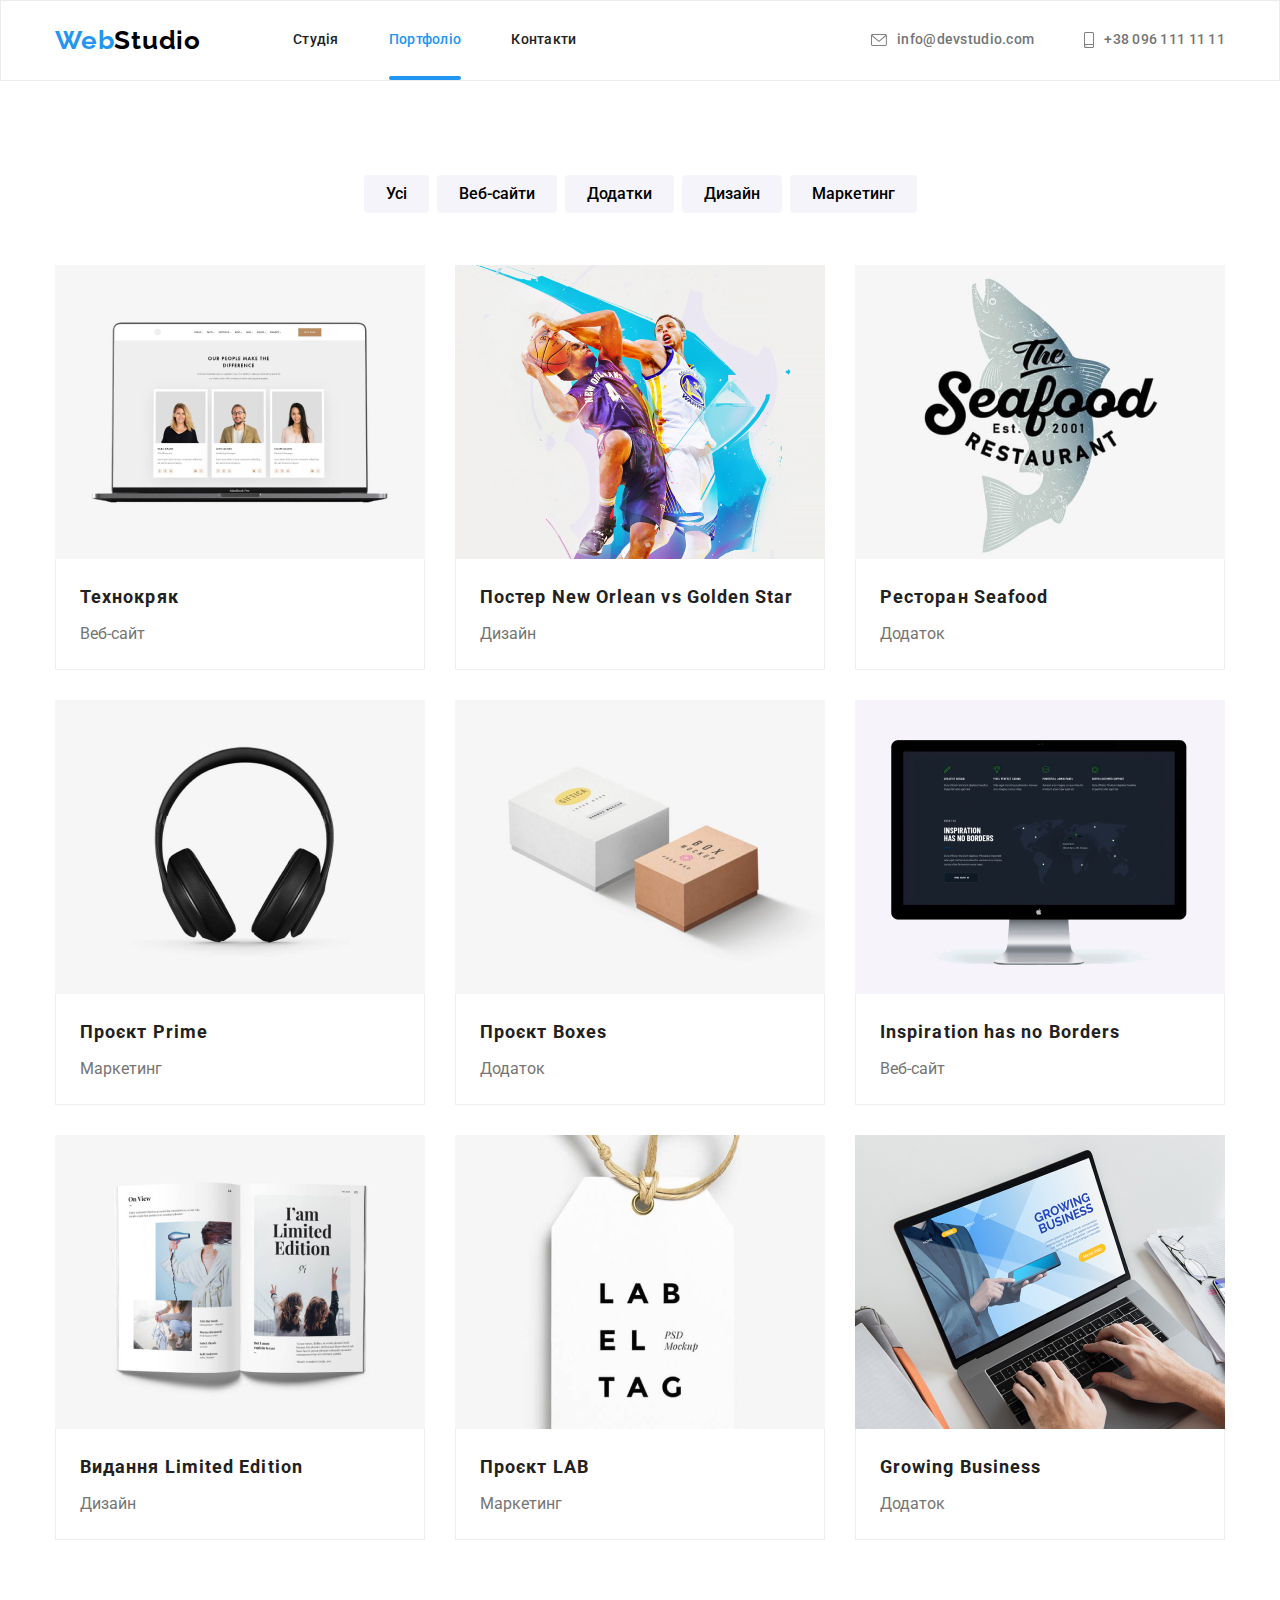
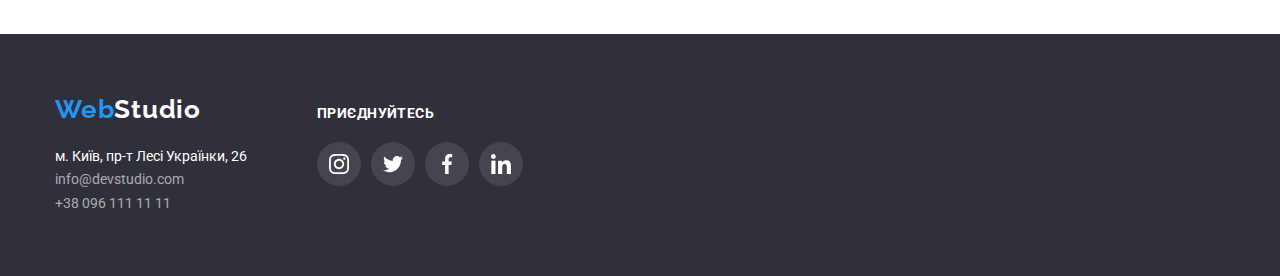
==== portfolio.html @ be7bc62b "Add files via upload" ====
<!DOCTYPE html>
<html lang="uk">
  <head>
    <meta charset="UTF-8" />
    <meta http-equiv="X-UA-Compatible" content="IE=edge" />
    <meta name="viewport" content="width=device-width, initial-scale=1.0" />
    <title>Портфоліо</title>

    <link
      rel="stylesheet"
      href="https://cdn.jsdelivr.net/npm/modern-normalize@1.1.0/modern-normalize.css"
    />

    <link rel="preconnect" href="https://fonts.googleapis.com" />
    <link rel="preconnect" href="https://fonts.gstatic.com" crossorigin />
    <link
      href="https://fonts.googleapis.com/css2?family=Raleway:wght@700&family=Roboto:wght@400;500;700;900&display=swap"
      rel="stylesheet"
    />

    <link rel="stylesheet" href="css/style.css" />
  </head>

  <body>
    <!------------------------HEADER ---------------------------->
    <header class="header">
      <div class="header-container container">
        <a href="index.html" class="logo header-logo" lang="en"><span>Web</span>Studio</a>
        <nav class="header-nav">
          <ul class="header-list list">
            <li class="header-list-item">
              <a href="index.html" class="header-link link">Студія</a>
            </li>
            <li class="header-list-item">
              <a href="#" class="header-link link current">Портфоліо</a>
            </li>
            <li class="header-list-item"><a href="#" class="header-link link">Контакти</a></li>
          </ul>
        </nav>
        <a href="mailto:info@devstudio.com" class="header-link header-mail link" lang="en">
          <svg class="header-icon" width="16" height="12">
            <use href="./images/icons.svg#icon-envelope"></use>
          </svg>
          info@devstudio.com</a
        >
        <a href="tel:+380961111111" class="header-link header-tel link">
          <svg class="header-icon" width="10" height="16">
            <use href="./images/icons.svg#icon-smartphone"></use>
          </svg>
          +38 096 111 11 11</a
        >
      </div>
    </header>

    <main>
      <!-- -----------------BTNS------------------ -->
      <section class="btns section">
        <div class="container">
          <h1 class="visually-hidden">Buttons</h1>
          <ul class="btns-list list">
            <li class="btns-list-item">
              <button type="button" class="btns-button">Усі</button>
            </li>
            <li class="btns-list-item">
              <button type="button" class="btns-button">Веб-сайти</button>
            </li>
            <li class="btns-list-item">
              <button type="button" class="btns-button">Додатки</button>
            </li>
            <li class="btns-list-item">
              <button type="button" class="btns-button">Дизайн</button>
            </li>
            <li class="btns-list-item">
              <button type="button" class="btns-button">Маркетинг</button>
            </li>
          </ul>
        </div>
      </section>

      <!-- ------------------PORTFOLIO ---------------- -->
      <section class="portfolio section">
        <div class="container">
          <h1 class="visually-hidden">Portfolio</h1>
          <ul class="portfolio-list list">
            <li class="portfolio-list-item">
              <a href="#" class="portfolio-link">
                <div class="portfolio-thumb">
                  <img
                    src="images/portfolio/img1.jpg"
                    alt="Ноутбук із зображенням сайту"
                    width="370"
                    height="294"
                    class="portfolio-list-img"
                  />
                  <div class="portfolio-overlay">
                    <p class="portfolio-overlay-text">
                      Ресурс пропонує комплексні пропозиції з різним рівнем функціоналу та сервісів.
                      Все це дозволить відвідувачу отримати вичерпні відомості про компанію чи
                      приватну особу.
                    </p>
                  </div>
                </div>

                <div class="border-portfolio-items">
                  <h2 class="portfolio-list-title">Технокряк</h2>
                  <p class="portfolio-list-discrip">Веб-сайт</p>
                </div>
              </a>
            </li>

            <li class="portfolio-list-item">
              <a href="#" class="portfolio-link">
                <div class="portfolio-thumb">
                  <img
                    src="images/portfolio/img2.jpg"
                    alt="Постер з баскетболістами"
                    width="370"
                    height="294"
                    class="portfolio-list-img"
                  />
                  <div class="portfolio-overlay">
                    <p class="portfolio-overlay-text">
                      Lorem ipsum dolor, sit amet consectetur adipisicing elit. Excepturi quibusdam
                      culpa libero obcaecati quis. Voluptatem nisi sapiente suscipit repellat animi.
                    </p>
                  </div>
                </div>
                <div class="border-portfolio-items">
                  <h2 class="portfolio-list-title">Постер New Orlean vs Golden Star</h2>
                  <p class="portfolio-list-discrip">Дизайн</p>
                </div>
              </a>
            </li>

            <li class="portfolio-list-item">
              <a href="#" class="portfolio-link">
                <div class="portfolio-thumb">
                  <img
                    src="images/portfolio/img3.jpg"
                    alt="Логотип ресторану Seafood"
                    width="370"
                    height="294"
                    class="portfolio-list-img"
                  />
                  <div class="portfolio-overlay">
                    <p class="portfolio-overlay-text">
                      Lorem ipsum dolor sit amet, consectetur adipisicing elit. Repellendus, beatae!
                      In nam obcaecati deserunt ipsa tenetur vitae, aperiam rerum amet?
                    </p>
                  </div>
                </div>
                <div class="border-portfolio-items">
                  <h2 class="portfolio-list-title">Ресторан Seafood</h2>
                  <p class="portfolio-list-discrip">Додаток</p>
                </div>
              </a>
            </li>

            <li class="portfolio-list-item">
              <a href="#" class="portfolio-link">
                <div class="portfolio-thumb">
                  <img
                    src="images/portfolio/img4.jpg"
                    alt="Навушники"
                    width="370"
                    height="294"
                    class="portfolio-list-img"
                  />
                  <div class="portfolio-overlay">
                    <p class="portfolio-overlay-text">
                      Lorem ipsum dolor sit amet, consectetur adipisicing elit. Error, porro minima
                      soluta nobis totam repudiandae ab laudantium molestiae deserunt consectetur.
                    </p>
                  </div>
                </div>
                <div class="border-portfolio-items">
                  <h2 class="portfolio-list-title">Проєкт Prime</h2>
                  <p class="portfolio-list-discrip">Маркетинг</p>
                </div>
              </a>
            </li>

            <li class="portfolio-list-item">
              <a href="#" class="portfolio-link">
                <div class="portfolio-thumb">
                  <img
                    src="images/portfolio/img5.jpg"
                    alt="Дві коробки: біла і коричнева"
                    width="370"
                    height="294"
                    class="portfolio-list-img"
                  />
                  <div class="portfolio-overlay">
                    <p class="portfolio-overlay-text">
                      Lorem ipsum dolor, sit amet consectetur adipisicing elit. Mollitia praesentium
                      molestiae vitae suscipit deserunt illo facere eligendi repellat. Explicabo,
                      est?
                    </p>
                  </div>
                </div>
                <div class="border-portfolio-items">
                  <h2 class="portfolio-list-title" lang="en">Проєкт Boxes</h2>
                  <p class="portfolio-list-discrip">Додаток</p>
                </div>
              </a>
            </li>

            <li class="portfolio-list-item">
              <a href="#" class="portfolio-link">
                <div class="portfolio-thumb">
                  <img
                    src="images/portfolio/img6.jpg"
                    alt="Монітор із зображенням сайту"
                    width="370"
                    height="294"
                    class="portfolio-list-img"
                  />
                  <div class="portfolio-overlay">
                    <p class="portfolio-overlay-text">
                      Lorem ipsum dolor sit, amet consectetur adipisicing elit. Earum enim deserunt
                      architecto fugiat, unde nulla sequi in voluptate perspiciatis omnis.
                    </p>
                  </div>
                </div>
                <div class="border-portfolio-items">
                  <h2 class="portfolio-list-title" lang="en">Inspiration has no Borders</h2>
                  <p class="portfolio-list-discrip">Веб-сайт</p>
                </div>
              </a>
            </li>

            <li class="portfolio-list-item">
              <a href="#" class="portfolio-link">
                <div class="portfolio-thumb">
                  <img
                    src="images/portfolio/img7.jpg"
                    alt="Розворіт журналу"
                    width="370"
                    height="294"
                    class="portfolio-list-img"
                  />
                  <div class="portfolio-overlay">
                    <p class="portfolio-overlay-text">
                      Lorem ipsum dolor sit amet consectetur, adipisicing elit. A repellendus
                      exercitationem minima quia animi incidunt distinctio consequatur iusto nam
                      perferendis?
                    </p>
                  </div>
                </div>
                <div class="border-portfolio-items">
                  <h2 class="portfolio-list-title">Видання Limited Edition</h2>
                  <p class="portfolio-list-discrip">Дизайн</p>
                </div>
              </a>
            </li>

            <li class="portfolio-list-item">
              <a href="#" class="portfolio-link">
                <div class="portfolio-thumb">
                  <img
                    src="images/portfolio/img8.jpg"
                    alt="Макап логотипу на етикетці"
                    width="370"
                    height="294"
                    class="portfolio-list-img"
                  />
                  <div class="portfolio-overlay">
                    <p class="portfolio-overlay-text">
                      Lorem ipsum dolor sit amet consectetur adipisicing elit. Provident fugiat
                      explicabo velit, nulla soluta animi! Obcaecati, nihil. Laboriosam, provident
                      quae?
                    </p>
                  </div>
                </div>
                <div class="border-portfolio-items">
                  <h2 class="portfolio-list-title" lang="en">Проєкт LAB</h2>
                  <p class="portfolio-list-discrip">Маркетинг</p>
                </div>
              </a>
            </li>

            <li class="portfolio-list-item">
              <a href="#" class="portfolio-link">
                <div class="portfolio-thumb">
                  <img
                    src="images/portfolio/img9.jpg"
                    alt="Зображення додатку в ноутбуці"
                    width="370"
                    height="294"
                    class="portfolio-list-img"
                  />
                  <div class="portfolio-overlay">
                    <p class="portfolio-overlay-text">
                      Lorem ipsum dolor sit amet consectetur adipisicing elit. Ipsa delectus nisi
                      dolores neque modi voluptatibus ipsum repudiandae vitae sequi minima?
                    </p>
                  </div>
                </div>
                <div class="border-portfolio-items">
                  <h2 class="portfolio-list-title" lang="en">Growing Business</h2>
                  <p class="portfolio-list-discrip">Додаток</p>
                </div>
              </a>
            </li>
          </ul>
        </div>
      </section>
    </main>

    <!-- ---------------FOOTER ------------------- -->
    <footer class="footer">
      <div class="footer-container container">
        <div class="footer-contacts">
          <a href="index.html" class="logo footer-logo" lang="en"><span>Web</span>Studio</a>
          <address class="address">
            <ul class="footer-list list">
              <li class="footer-list-item">
                <a
                  href="https://www.google.com/maps/place/%D0%B1%D1%83%D0%BB%D1%8C%D0%B2%D0%B0%D1%80+%D0%9B%D0%B5%D1%81%D1%96+%D0%A3%D0%BA%D1%80%D0%B0%D1%97%D0%BD%D0%BA%D0%B8,+26,+%D0%9A%D0%B8%D1%97%D0%B2,+02000/@50.4265807,30.5361971,17z/data=!3m1!4b1!4m5!3m4!1s0x40d4cf0e033ecbe9:0x57a4dffefec77da0!8m2!3d50.4265807!4d30.5383858"
                  target="_blank"
                  rel="noopener noreferrer"
                  class="footer-link-address link"
                  >м. Київ, пр-т Лесі Українки, 26</a
                >
              </li>
              <li class="footer-list-item">
                <a href="mailto:info@devstudio.com" class="footer-list-link link" lang="en"
                  >info@devstudio.com</a
                >
              </li>
              <li class="footer-list-item">
                <a href="tel:+380961111111" class="footer-list-link link">+38 096 111 11 11</a>
              </li>
            </ul>
          </address>
        </div>

        <!------- ----footer_social-------- -->
        <div class="footer-social">
          <h3 class="footer-socil-title">Приєднуйтесь</h3>
          <ul class="footer-social-list list">
            <li class="footer-social-item">
              <a href="" class="footer-social-link link">
                <svg class="footer-social-icon" width="20" height="20">
                  <use href="./images/icons.svg#icon-instagram-2"></use>
                </svg>
              </a>
            </li>
            <li class="footer-social-item">
              <a href="" class="footer-social-link link">
                <svg class="footer-social-icon" width="20" height="20">
                  <use href="./images/icons.svg#icon-twitter-1"></use>
                </svg>
              </a>
            </li>
            <li class="footer-social-item">
              <a href="" class="footer-social-link link">
                <svg class="footer-social-icon" width="20" height="20">
                  <use href="./images/icons.svg#icon-facebook-1"></use>
                </svg>
              </a>
            </li>
            <li class="footer-social-item">
              <a href="" class="footer-social-link link">
                <svg class="footer-social-icon" width="20" height="20">
                  <use href="./images/icons.svg#icon-linkedin-1"></use>
                </svg>
              </a>
            </li>
          </ul>
        </div>
      </div>
    </footer>
  </body>
</html>
---- css/style.css ----
:root {
  --brand-color: #2196f3;
  --dark: rgba(33, 33, 33, 1);
  --gray: rgba(117, 117, 117, 1);
  --gray-svg: rgba(175, 177, 184, 1);
  --transition-dur-and-func: 250ms cubic-bezier(0.4, 0, 0.2, 1);
}

h1,
h2,
h3,
h4,
h5,
h6,
p {
  margin-top: 0;
  margin-bottom: 0;
}

ul,
ol {
  margin-top: 0;
  margin-bottom: 0;
  padding-left: 0;
}

img {
  display: block;
}

.list {
  list-style: none;
  font-style: normal;
}

.link {
  text-decoration: none;
  transition: color var(--transition-dur-and-func), background-color var(--transition-dur-and-func),
    border-color var(--transition-dur-and-func);
}

button {
  cursor: pointer;
  transition: color var(--transition-dur-and-func), background-color var(--transition-dur-and-func);
}

body {
  font-family: 'Roboto', sans-serif;
  color: var(--dark);
  font-size: 16px;
}

/* -------------container / section--------------- */

.container {
  max-width: 1200px;
  margin-left: auto;
  margin-right: auto;
  padding-left: 15px;
  padding-right: 15px;
}

.section {
  padding: 94px 0;
}

.unvisible {
  display: none;
}

.visually-hidden {
  position: absolute;
  width: 1px;
  height: 1px;
  margin: -1px;
  border: 0;
  padding: 0;
  white-space: nowrap;
  clip-path: inset(100%);
  clip: rect(0 0 0 0);
  overflow: hidden;
}

.link:hover,
.link:focus,
.header-logo span,
.footer-logo span {
  color: var(--brand-color);
}
/* -------------------HEADER -------------------------*/
.logo {
  font-family: 'Raleway', sans-serif;
  font-weight: 700;
  font-size: 26px;
  line-height: 1.19;
  letter-spacing: 0.03em;
  text-decoration: none;
  color: #000000;
}

.header-link {
  color: var(--dark);
  font-size: 14px;
  font-weight: 500;
  line-height: 1.14;
  letter-spacing: 0.02em;

  transition: color var(--transition-dur-and-func), background-color var(--transition-dur-and-func),
    border-color var(--transition-dur-and-func);
}

.header-mail,
.header-tel,
.about-list-discrip,
.team-list-discrip,
.portfolio-list-discrip {
  color: var(--gray);
}

.header-nav {
  font-size: 14px;
  font-weight: 500;
  letter-spacing: 0.02em;
  line-height: 1.71;
}

.header {
  padding-bottom: 24px;
  padding-top: 24px;

  border: 1px solid rgba(236, 236, 236, 1);
  position: relative;
}

.header-container {
  display: flex;
  column-gap: 50px;
  align-items: center;
}

.header-list {
  display: flex;
  column-gap: 50px;
}

.header-logo {
  margin-right: 42px;
}

.header .container [href^='mail'] {
  margin-left: auto;
}

.header-mail,
.header-tel {
  display: flex;
  align-items: center;
  column-gap: 10px;
}

.header-icon {
  fill: gray;
  transition: fill var(--transition-dur-and-func);
}

.header-mail:hover .header-icon,
.header-tel:hover .header-icon,
.header-mail:focus .header-icon,
.header-tel:focus .header-icon {
  fill: var(--brand-color);
}

.header-list-item {
  display: flex;
  justify-content: center;
  overflow: visible;
  position: relative;
}

.current {
  color: var(--brand-color);
}

.current::after {
  content: '';

  position: absolute;

  display: flex;
  background-color: var(--brand-color);
  border-radius: 2px;
  height: 4px;
  width: 100%;

  margin-top: 28px;
}
/* --------------------HERO -----------------------*/

.hero {
  padding-top: 200px;
  padding-bottom: 200px;

  background-color: rgba(47, 48, 58, 1);
  background-image: linear-gradient(rgba(47, 48, 58, 0.4), rgba(47, 48, 58, 0.4)),
    url('../images/hero-background.jpg');
  background-repeat: no-repeat;
  background-size: auto;
  background-position: center;
}

.hero-container {
  display: flex;
  flex-direction: column;
  align-items: center;
  row-gap: 30px;
}

.hero-title {
  font-size: 44px;
  font-weight: 900;
  line-height: 1.36;
  letter-spacing: 0.06em;
  text-align: center;
  text-transform: uppercase;
  width: 696px;
}

.hero-btn {
  font-weight: 700;
  line-height: 1.87;
  letter-spacing: 0.06em;
  text-align: center;

  color: white;
  background-color: var(--brand-color);
  border: none;
  border-radius: 4px;
  box-shadow: 0px 4px 4px 0px rgba(0, 0, 0, 0.15);

  padding: 10px 32px;
}

.hero-btn:active {
  box-shadow: 0px 4px 4px 0px rgba(0, 0, 0, 0.15);
  background-color: rgba(24, 140, 232, 1);
}

/* ----------------ABOUT----------------- */
.about {
  padding-bottom: 47px;
}

.about-icon-thumb {
  background-color: rgba(245, 244, 250, 1);
  border-radius: 4px;
  height: 120px;
  display: flex;
  justify-content: center;
  align-items: center;
}

.about-icon {
}

.about-list {
  display: flex;
  flex-wrap: wrap;
  gap: 30px;
}

.about-list-item {
  display: flex;
  flex-direction: column;
  gap: 30px;
  /* flex-basis: calc(100% - 3 * 30px) / 4;  ============== WHY DOESNT  WORK */
  max-width: 270px;
}

.about-list-title {
  font-size: 14px;
  font-weight: 700;
  line-height: 1.14;

  margin-bottom: 10px;
}

.about-list-discrip {
  font-size: 14px;
  line-height: 1.71;
  letter-spacing: 0.03em;
}

/* ----------------WE_DO-------------------*/
.we-do-title,
.team-title,
.cliens-title {
  font-size: 36px;
  font-weight: 700;
  line-height: 1.16;
}

.we-do {
  padding-top: 47px;
}

.we-do-container {
  display: flex;
  flex-direction: column;
  row-gap: 50px;
  align-items: center;
}

.we-do-list {
  display: flex;
  gap: 30px;
  flex-wrap: wrap;
}

.we-do-list-item {
  flex-basis: calc(100% - 60px) / 3;
  position: relative;
}

.we-do-text-container {
  position: absolute;
  bottom: 0;
  left: 0;
  width: 100%;
  height: 70px;

  background: rgb(47, 48, 58);
  background: linear-gradient(
    288deg,
    rgba(47, 48, 58, 0.8018557764902836) 50%,
    rgba(47, 48, 58, 0.8) 100%
  );

  display: flex;
  justify-content: center;
  align-items: center;
}

.we-do-text {
  font-weight: 700;
  font-size: 14px;
  line-height: 1.14;
  text-align: center;
  letter-spacing: 0.03em;
  text-transform: uppercase;

  color: #ffffff;
}

/* -----------------TEAM--------------------*/
.team {
  background-color: rgba(245, 244, 250, 1);
}

.team-list-item {
  background-color: white;
  box-shadow: 0px 1px 3px rgba(0, 0, 0, 0.12), 0px 1px 1px rgba(0, 0, 0, 0.14),
    0px 2px 1px rgba(0, 0, 0, 0.2);
  border-radius: 0px 0px 4px 4px;
}

.team-list-expert {
  font-weight: 500;
  line-height: 1.18;
  font-size: 18px;
}

.team-list-discrip {
  line-height: 1.18;
}

.team-container {
  display: flex;
  flex-direction: column;
  row-gap: 50px;
  align-items: center;
}

.team-list {
  display: flex;
  gap: 30px;
  flex-wrap: wrap;
}

.extert-text {
  padding: 30px 0px;
  display: flex;
  flex-direction: column;
  align-items: center;
}

.team-list-expert {
  margin-bottom: 10px;
}

.team-list-discrip {
  margin-bottom: 16px;
}

.team-list-item {
  flex-basis: calc(100% - 90px) / 4;
}

/* --------------TEAM _ SOCIAL-------------  */
.social-list {
  display: flex;
  column-gap: 10px;
}

.social-link {
  height: 44px;
  width: 44px;

  display: flex;
  justify-content: center;
  align-items: center;
  border-radius: 50%;
}

.social-icon {
  fill: var(--gray-svg);
  transition: fill var(--transition-dur-and-func), background-color var(--transition-dur-and-func);
}

.link.social-link:hover,
.link.social-link:focus {
  background-color: var(--brand-color);
}

.social-link:hover .social-icon,
.social-link:focus .social-icon {
  fill: white;
}
/* ----------------CLIENTS------------------ */
.clients-container {
  display: flex;
  flex-direction: column;
  justify-content: center;
  align-items: center;
  row-gap: 50px;
}

.clients-list {
  display: inline-flex;
  column-gap: 30px;
}

.clients-item-link {
  display: flex;
  justify-content: center;
  align-items: center;
  width: 170px;
  height: 92px;
  border: 1px solid #afb1b8;
  border-radius: 4px;
  justify-content: center;
}

.clients-icon {
  fill: var(--gray-svg);
  transition: fill var(--transition-dur-and-func);
}

.clients-item-link:hover,
.clients-item-link:focus {
  border-color: var(--brand-color);
}

.clients-item-link:hover .clients-icon,
.clients-item-link:focus .clients-icon {
  fill: var(--brand-color);
}
/* -----------------BTNS------------------ */

.btns-button {
  font-weight: 500;
  line-height: 1.62;
  background-color: rgba(245, 244, 250, 1);
  border-radius: 4px;
  border: none;

  padding: 6px 22px;
}

.btns-button:hover,
.btns-button:focus {
  color: white;
  background-color: var(--brand-color);
  box-shadow: 0px 3px 1px rgba(0, 0, 0, 0.1), 0px 1px 2px rgba(0, 0, 0, 0.08),
    0px 2px 2px rgba(0, 0, 0, 0.12);

  transition: color var(--transition-dur-and-func), box-shadow var(--transition-dur-and-func),
    background-color var(--transition-dur-and-func);
}

.btns-list {
  display: flex;
  column-gap: 8px;
  justify-content: center;
}

.btns {
  padding-bottom: 26px;
}
/* ------------------PORTFOLIO ----------------*/
.portfolio-link {
  color: var(--dark);
  text-decoration: none;
}

.portfolio-list-title {
  font-size: 18px;
  font-weight: 700;
  line-height: 2;
  letter-spacing: 0.06em;
}

.portfolio-list-discrip {
  line-height: 1.87;
}

.portfolio {
  padding-top: 26px;
}

.portfolio-list {
  display: flex;
  gap: 30px;
  flex-wrap: wrap;
}

.border-portfolio-items {
  display: flex;
  flex-direction: column;
  row-gap: 4px;
  text-align: left;

  padding: 20px 24px;
  border: 1px solid rgba(238, 238, 238, 1);
  border-top: none;

  flex-basis: calc(100% - 60px) / 3;
}

.portfolio-list-item {
  transition: box-shadow var(--transition-dur-and-func);
}

.portfolio-list-item:hover,
.portfolio-list-item:focus {
  box-shadow: 0px 1px 1px rgba(0, 0, 0, 0.12), 0px 4px 4px rgba(0, 0, 0, 0.06),
    1px 4px 6px rgba(0, 0, 0, 0.16);
}

.portfolio-thumb {
  position: relative;
  overflow: hidden;
}

.portfolio-overlay {
  position: absolute;
  top: 0;
  left: 0;
  height: 100%;
  width: 100%;
  transform: translateY(100%);
  transition: transform var(--transition-dur-and-func);

  background: rgba(33, 150, 243, 0.9);
  font-size: 18px;
  line-height: 1.56;
  letter-spacing: 0.03em;
  color: #ffffff;

  padding: 62px 24px;
}

.portfolio-link:hover .portfolio-overlay,
.portfolio-link:focus .portfolio-overlay {
  transform: translateY(0%);
}

/* ---------------FOOTER -------------------*/
.address {
  font-size: 14px;
  line-height: 1.71;
}

.footer {
  padding-top: 60px;
  padding-bottom: 60px;

  background-color: rgba(47, 48, 58, 1);
}

.footer-container {
  display: flex;
  column-gap: 70px;
}

.footer-contacts {
  display: flex;
  flex-direction: column;
  align-items: flex-start;
  row-gap: 20px;
}

.address {
  display: flex;
  flex-direction: column;
  row-gap: 9px;
}

.hero-title,
.footer-logo,
.footer-link-address {
  color: rgba(255, 255, 255, 1);
}

.footer-list-link {
  color: rgba(255, 255, 255, 0.6);
}

/* -----------FOOTER_SOCIAL ----------------*/
.footer-social {
  color: white;
  margin-top: 12px;
}

.footer-socil-title {
  font-size: 14px;
  font-weight: 700;
  line-height: 1.14;
  letter-spacing: 0.03em;
  margin-bottom: 20px;
  text-transform: uppercase;
}

.footer-social-list {
  display: flex;
  flex-wrap: wrap;
  gap: 10px;
}

.footer-social-list {
  display: flex;
}

.footer-social-link {
  height: 44px;
  width: 44px;

  display: flex;
  justify-content: center;
  align-items: center;
  border-radius: 50%;

  background-color: rgba(255, 255, 255, 0.1);
}

.footer-social-icon {
  fill: white;
}

.footer-social-link:hover,
.footer-social-link:focus {
  background-color: var(--brand-color);
}

/* ------------------ /FOOTER_SOCIAL ----------------------*/

/* --------------------- BACKDROP --------------------------*/
.backdrop {
  position: fixed;
  top: 0;
  left: 0;
  z-index: 1000;
  width: 100%;
  height: 100%;
  background-color: rgba(0, 0, 0, 0.2);
  transition: var(--transition-dur-and-func);
}

.backdrop.is-hidden {
  opacity: 0;
  visibility: hidden;
  pointer-events: none;
}
/* --------------------- /BACKDROP -------------------------*/

/* ----------------------- MODAL ------------------------- */

.modal {
  position: absolute;
  top: 50%;
  left: 50%;
  transform: translate(-50%, -50%);
  transition: transform var(--transition-dur-and-func);
  width: 528px;
  height: 582px;

  padding: 40px;

  background-color: rgb(255, 255, 255);
  box-shadow: 0px 1px 3px rgba(0, 0, 0, 0.12), 0px 1px 1px rgba(0, 0, 0, 0.14),
    0px 2px 1px rgba(0, 0, 0, 0.2);
  border-radius: 4px;
}

.close-btn {
  position: absolute;
  top: 12px;
  right: 12px;

  padding: 0;

  display: flex;
  justify-content: center;
  align-items: center;

  width: 30px;
  height: 30px;
  border-radius: 50%;

  background-color: transparent;
  border: 1px solid rgba(0, 0, 0, 0.1);
}

.icon-close {
  fill: black;
  width: 18px;
  height: 18px;
  transition: fill var(--brand-color);
}

.close-btn:hover .icon-close {
  fill: var(--brand-color);
}
/* ----------------------- /MODAL ------------------------- */

/*---------------------- MODAL_FORM------------------------ */
.modal-caption {
  font-weight: 700;
  font-size: 20px;
  line-height: 1.15;
  text-align: center;
  letter-spacing: 0.03em;

  margin-bottom: 12px;

  color: var(--dark);
}

.modal-form {
  display: flex;
  flex-direction: column;
  row-gap: 10px;
}

.modal-form-field-desc {
  display: block;
  font-size: 12px;
  color: var(--gray);
  margin-bottom: 4px;
}

.modal-form-input-wrapper {
  position: relative;
  display: block;
}

.modal-form-input {
  width: 100%;
  height: 40px;
  border: 1px solid rgba(33, 33, 33, 0.2);
  border-radius: 6px;
  padding-left: 42px;
  transition: border-color var(--transition-dur-and-func);
}

.modal-form-input:focus {
  outline: none;
  border-color: var(--brand-color);
}

.modal-icon {
  position: absolute;
  top: 50%;
  left: 12px;
  transform: translateY(-50%);
  display: block;
  width: 18px;
  height: 18px;
  background-color: transparent;
  transition: background-color var(--transition-dur-and-func);
}

.modal-form-input:focus + .modal-icon {
  fill: var(--brand-color);
}

.modal-form-message {
  width: 100%;
  height: 120px;
  resize: none;
  padding: 12px 16px;
  margin-bottom: 10px;
  border: 1px solid rgba(33, 33, 33, 0.2);
  border-radius: 6px;
  transition: border-color var(--transition-dur-and-func);
}

.modal-form-message::placeholder {
  font-size: 12px;
  line-height: 1.16;
  letter-spacing: 0.01em;

  color: rgba(117, 117, 117, 0.5);
}

.modal-form-message:focus {
  outline: none;
  border-color: var(--brand-color);
}

.modal-form-check-wrapper {
  display: flex;
  align-items: center;

  font-size: 14px;
  line-height: 1.7;
  letter-spacing: 0.03em;

  color: var(--gray);

  margin: 0 10px;
  margin-bottom: 20px;
}

.modal-form-input,
.modal-form-message {
  cursor: pointer;
}

.policy-link {
  color: var(--brand-color);
}

.modal-form-own-check {
  border: 2px solid var(--dark);
  border-radius: 2px;
  cursor: pointer;

  margin-right: 8px;
}

.modal-form-check:checked + .modal-form-own-check {
  background-color: var(--brand-color);
  border-color: var(--brand-color);
}

.modal-form-own-check-icon {
  display: none;
  fill: #ffffff;
}

.modal-form-check:checked + .modal-form-own-check .modal-form-own-check-icon {
  display: block;
}

.modal-form-btn {
  margin: 0 auto;
  padding: 10px 52px;

  font-weight: 700;
  font-size: 16px;
  line-height: 1.87;

  display: flex;
  align-items: center;
  text-align: center;
  letter-spacing: 0.06em;

  color: white;
  background: #2196f3;
  border-radius: 4px;
  border: none;
  background-color: var(--brand-color);

  transition: box-shadow var(--transition-dur-and-func);
}

.modal-form-btn:hover,
.modal-form-btn:focus {
  box-shadow: 0px 4px 4px rgba(0, 0, 0, 0.15);
}
/*---------------------- /MODAL_FORM----------------------- */
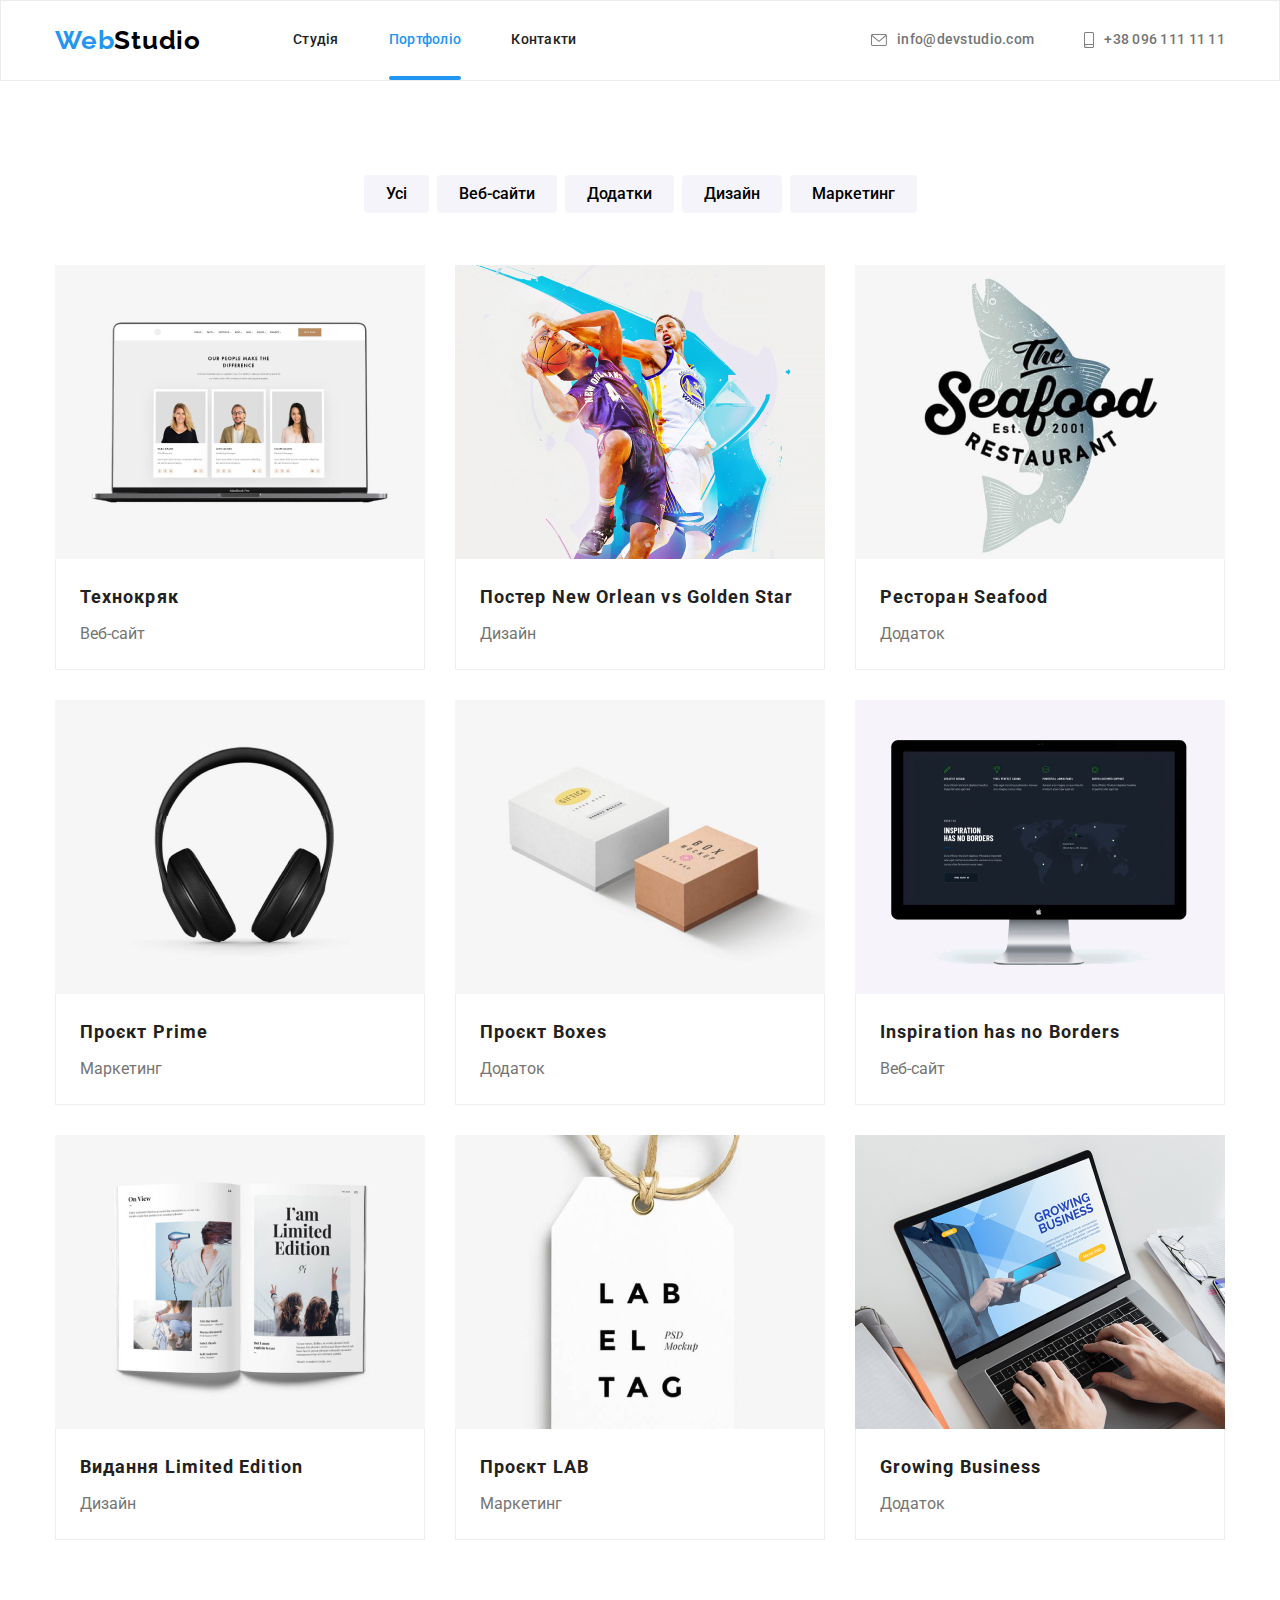
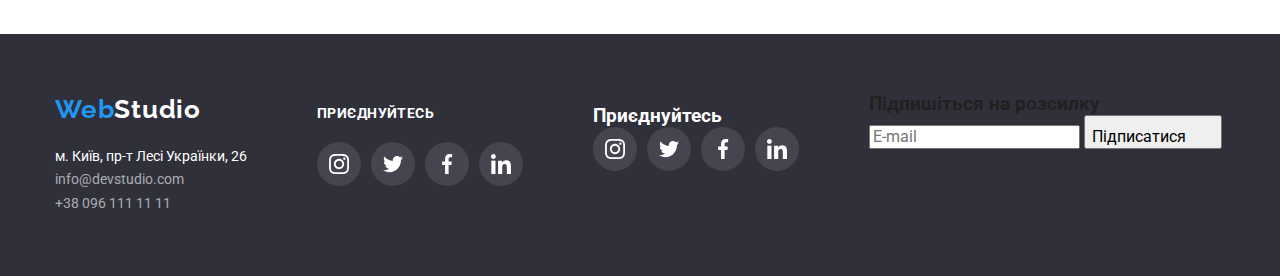
==== commit 85e9ad04: "Update portfolio.html" ====
--- a/portfolio.html
+++ b/portfolio.html
@@ -369,6 +369,63 @@
             </li>
           </ul>
         </div>
+        
+              <!------- ----footer_social-------- -->
+      <div class="footer-social">
+        <h3 class="footer-title">Приєднуйтесь</h3>
+        <ul class="footer-social-list list">
+          <li class="footer-social-item">
+            <a href="" class="footer-social-link link">
+              <svg class="footer-social-icon" width="20" height="20">
+                <use href="./images/icons.svg#icon-instagram-2"></use>
+              </svg>
+            </a>
+          </li>
+          <li class="footer-social-item">
+            <a href="" class="footer-social-link link">
+              <svg class="footer-social-icon" width="20" height="20">
+                <use href="./images/icons.svg#icon-twitter-1"></use>
+              </svg>
+            </a>
+          </li>
+          <li class="footer-social-item">
+            <a href="" class="footer-social-link link">
+              <svg class="footer-social-icon" width="20" height="20">
+                <use href="./images/icons.svg#icon-facebook-1"></use>
+              </svg>
+            </a>
+          </li>
+          <li class="footer-social-item">
+            <a href="" class="footer-social-link link">
+              <svg class="footer-social-icon" width="20" height="20">
+                <use href="./images/icons.svg#icon-linkedin-1"></use>
+              </svg>
+            </a>
+          </li>
+        </ul>
+      </div>
+        
+<!----------------------- footer-form----------------------- -->
+       <div class="footer-form">
+        <h3 class="footer-title">Підпишіться на розсилку</h3>
+        <form  class="footer__form">
+            <label class="footer-form-field">
+              <span class="footer-form-input-wrapper">
+                <input
+                  name="user_email"
+                  type="email"
+                  class="footer-form-input"
+                  placeholder="E-mail"
+                />
+              </span>
+            </label>
+              <button type="submit" class="footer-form-btn">Підписатися
+                <svg class="icon-telegram" height="24" width="24">
+                  <use href="./images/icons.svg#icon-telegram"></use>
+                </svg>
+              </button>
+          </form>
+        </div>
       </div>
     </footer>
   </body>
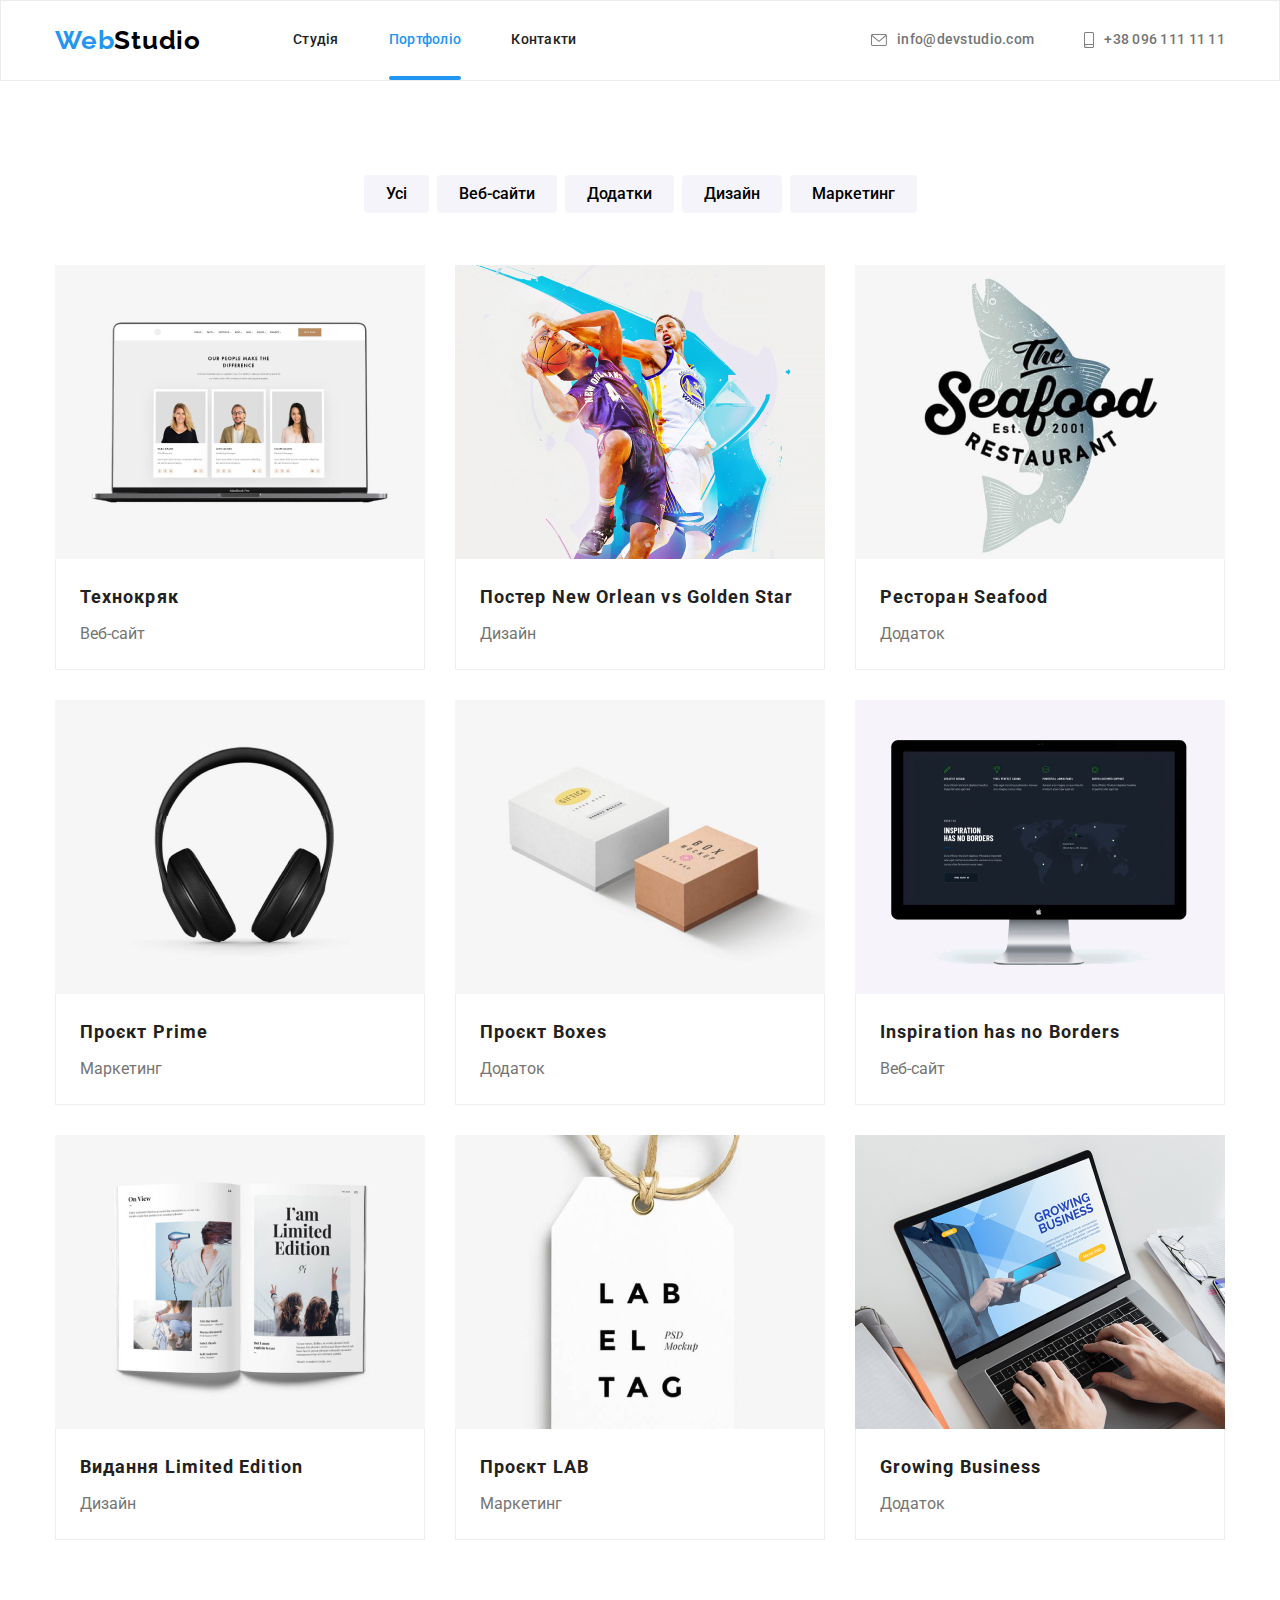
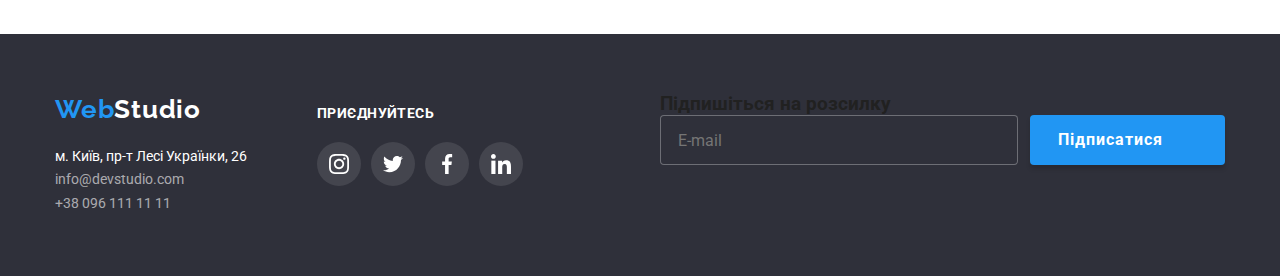
==== commit 6a10e882: "Update portfolio.html" ====
--- a/portfolio.html
+++ b/portfolio.html
@@ -370,41 +370,7 @@
           </ul>
         </div>
         
-              <!------- ----footer_social-------- -->
-      <div class="footer-social">
-        <h3 class="footer-title">Приєднуйтесь</h3>
-        <ul class="footer-social-list list">
-          <li class="footer-social-item">
-            <a href="" class="footer-social-link link">
-              <svg class="footer-social-icon" width="20" height="20">
-                <use href="./images/icons.svg#icon-instagram-2"></use>
-              </svg>
-            </a>
-          </li>
-          <li class="footer-social-item">
-            <a href="" class="footer-social-link link">
-              <svg class="footer-social-icon" width="20" height="20">
-                <use href="./images/icons.svg#icon-twitter-1"></use>
-              </svg>
-            </a>
-          </li>
-          <li class="footer-social-item">
-            <a href="" class="footer-social-link link">
-              <svg class="footer-social-icon" width="20" height="20">
-                <use href="./images/icons.svg#icon-facebook-1"></use>
-              </svg>
-            </a>
-          </li>
-          <li class="footer-social-item">
-            <a href="" class="footer-social-link link">
-              <svg class="footer-social-icon" width="20" height="20">
-                <use href="./images/icons.svg#icon-linkedin-1"></use>
-              </svg>
-            </a>
-          </li>
-        </ul>
-      </div>
-        
+             
 <!----------------------- footer-form----------------------- -->
        <div class="footer-form">
         <h3 class="footer-title">Підпишіться на розсилку</h3>
--- a/css/style.css
+++ b/css/style.css
@@ -671,6 +671,61 @@
   background-color: var(--brand-color);
 }
 
+
+.footer-form {
+  margin-left: auto;
+}
+
+.footer__form {
+ 
+  display: flex;
+  column-gap: 12px;
+  justify-content: center;
+  align-items: center;
+}
+
+
+.footer-form-input{
+  height: 50px;
+  width: 358px;
+ 
+  border-radius: 4px;
+  border: 1px solid rgba(255, 255, 255, 0.3);
+
+  background-color: rgba(47, 48, 58, 1);
+  color: #fff;
+  
+}    
+.footer-form-input:hover {
+      cursor: pointer;
+    }
+
+.footer-form-input::placeholder {
+  padding: 15px;
+}
+
+.footer-form-btn {
+  background: #2196F3;
+  box-shadow: 0px 4px 4px rgba(0, 0, 0, 0.15);
+  border-radius: 4px;
+  color: #fff;
+  padding: 10px 28px;
+  border: none;
+
+  display: flex;
+  justify-content: center;
+  align-items: center;
+  column-gap: 10px;
+
+ 
+  font-size: 16px;
+  font-weight: 700;
+  line-height: 1.87;
+  letter-spacing: 0.06em;
+  text-align: center;
+}
+
+
 /* ------------------ /FOOTER_SOCIAL ----------------------*/
 
 /* --------------------- BACKDROP --------------------------*/
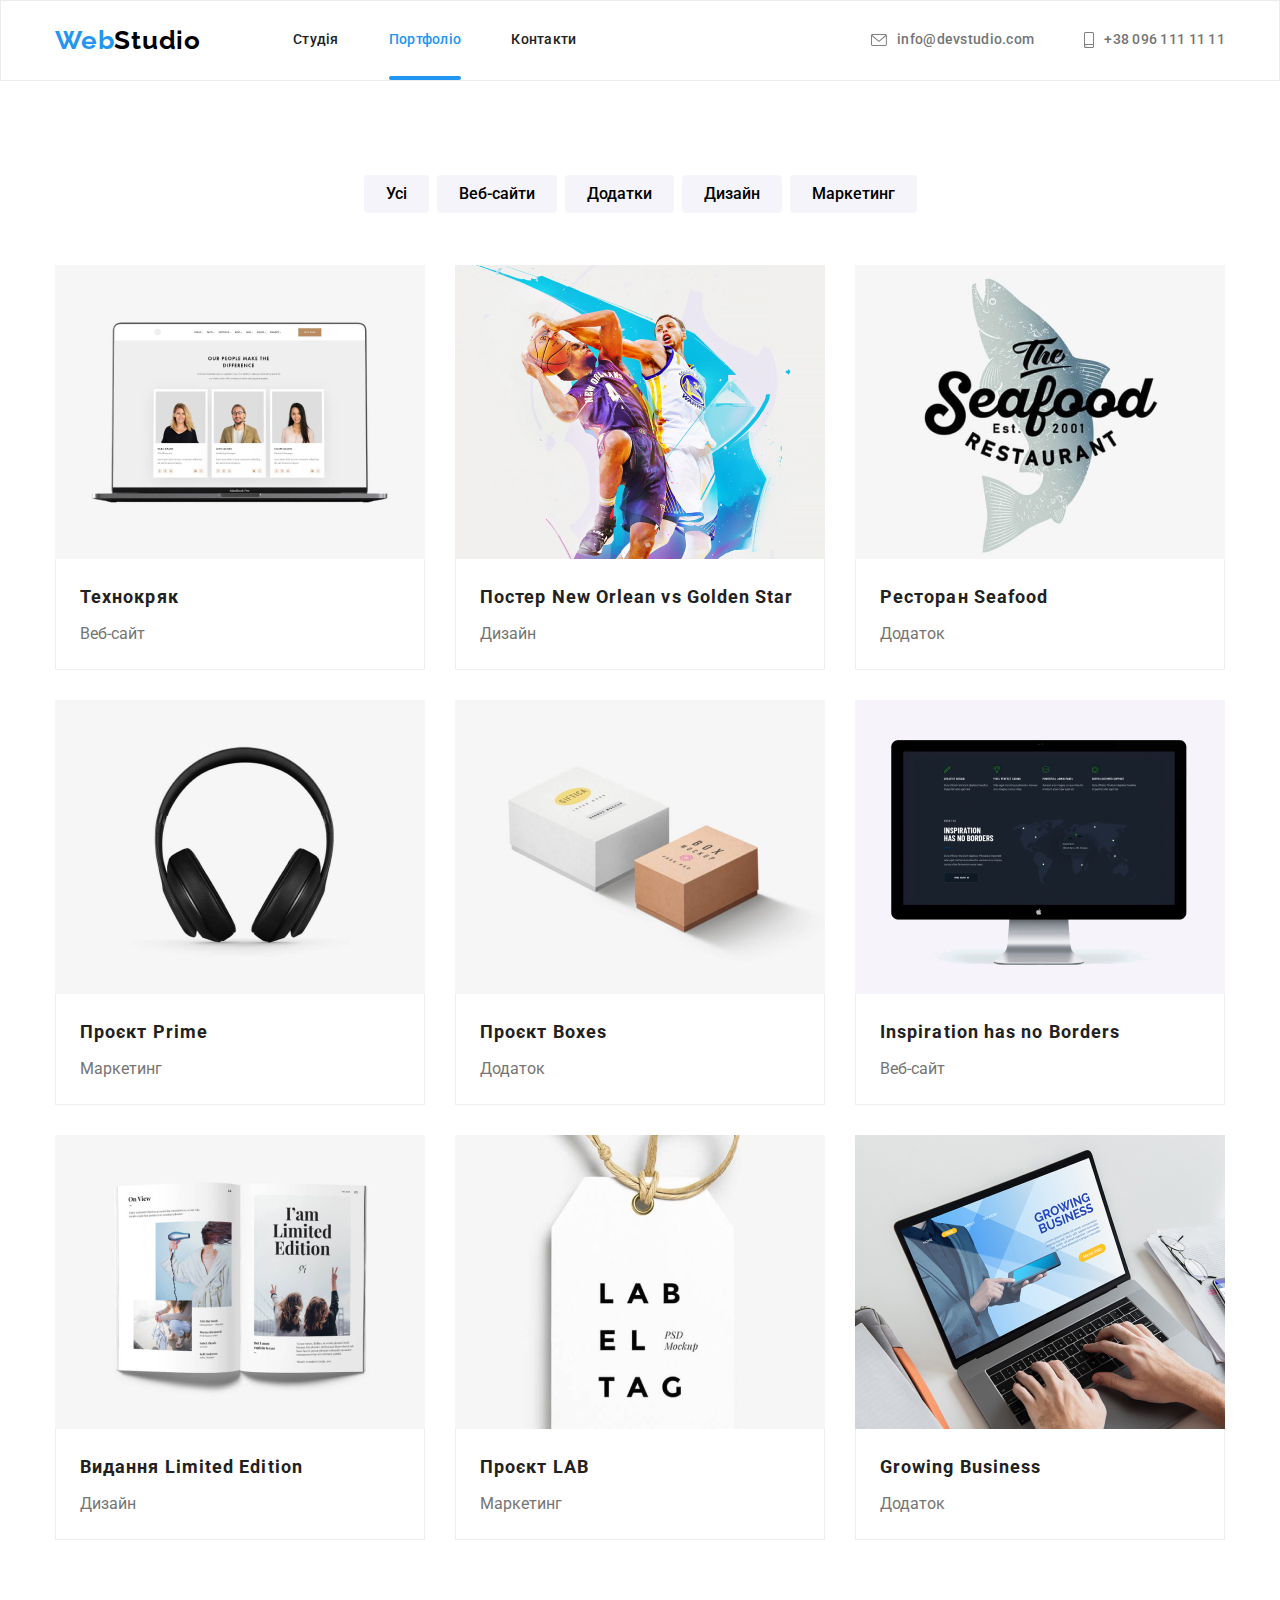
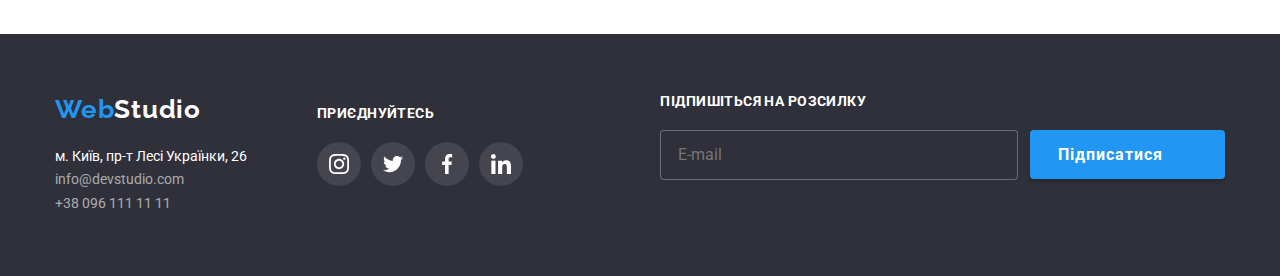
==== commit 14aed9c0: "Update portfolio.html" ====
--- a/portfolio.html
+++ b/portfolio.html
@@ -337,7 +337,7 @@
 
         <!------- ----footer_social-------- -->
         <div class="footer-social">
-          <h3 class="footer-socil-title">Приєднуйтесь</h3>
+          <h3 class="footer-title">Приєднуйтесь</h3>
           <ul class="footer-social-list list">
             <li class="footer-social-item">
               <a href="" class="footer-social-link link">
--- a/css/style.css
+++ b/css/style.css
@@ -631,13 +631,14 @@
   margin-top: 12px;
 }
 
-.footer-socil-title {
+.footer-title {
   font-size: 14px;
   font-weight: 700;
   line-height: 1.14;
   letter-spacing: 0.03em;
   margin-bottom: 20px;
   text-transform: uppercase;
+  color: white;
 }
 
 .footer-social-list {
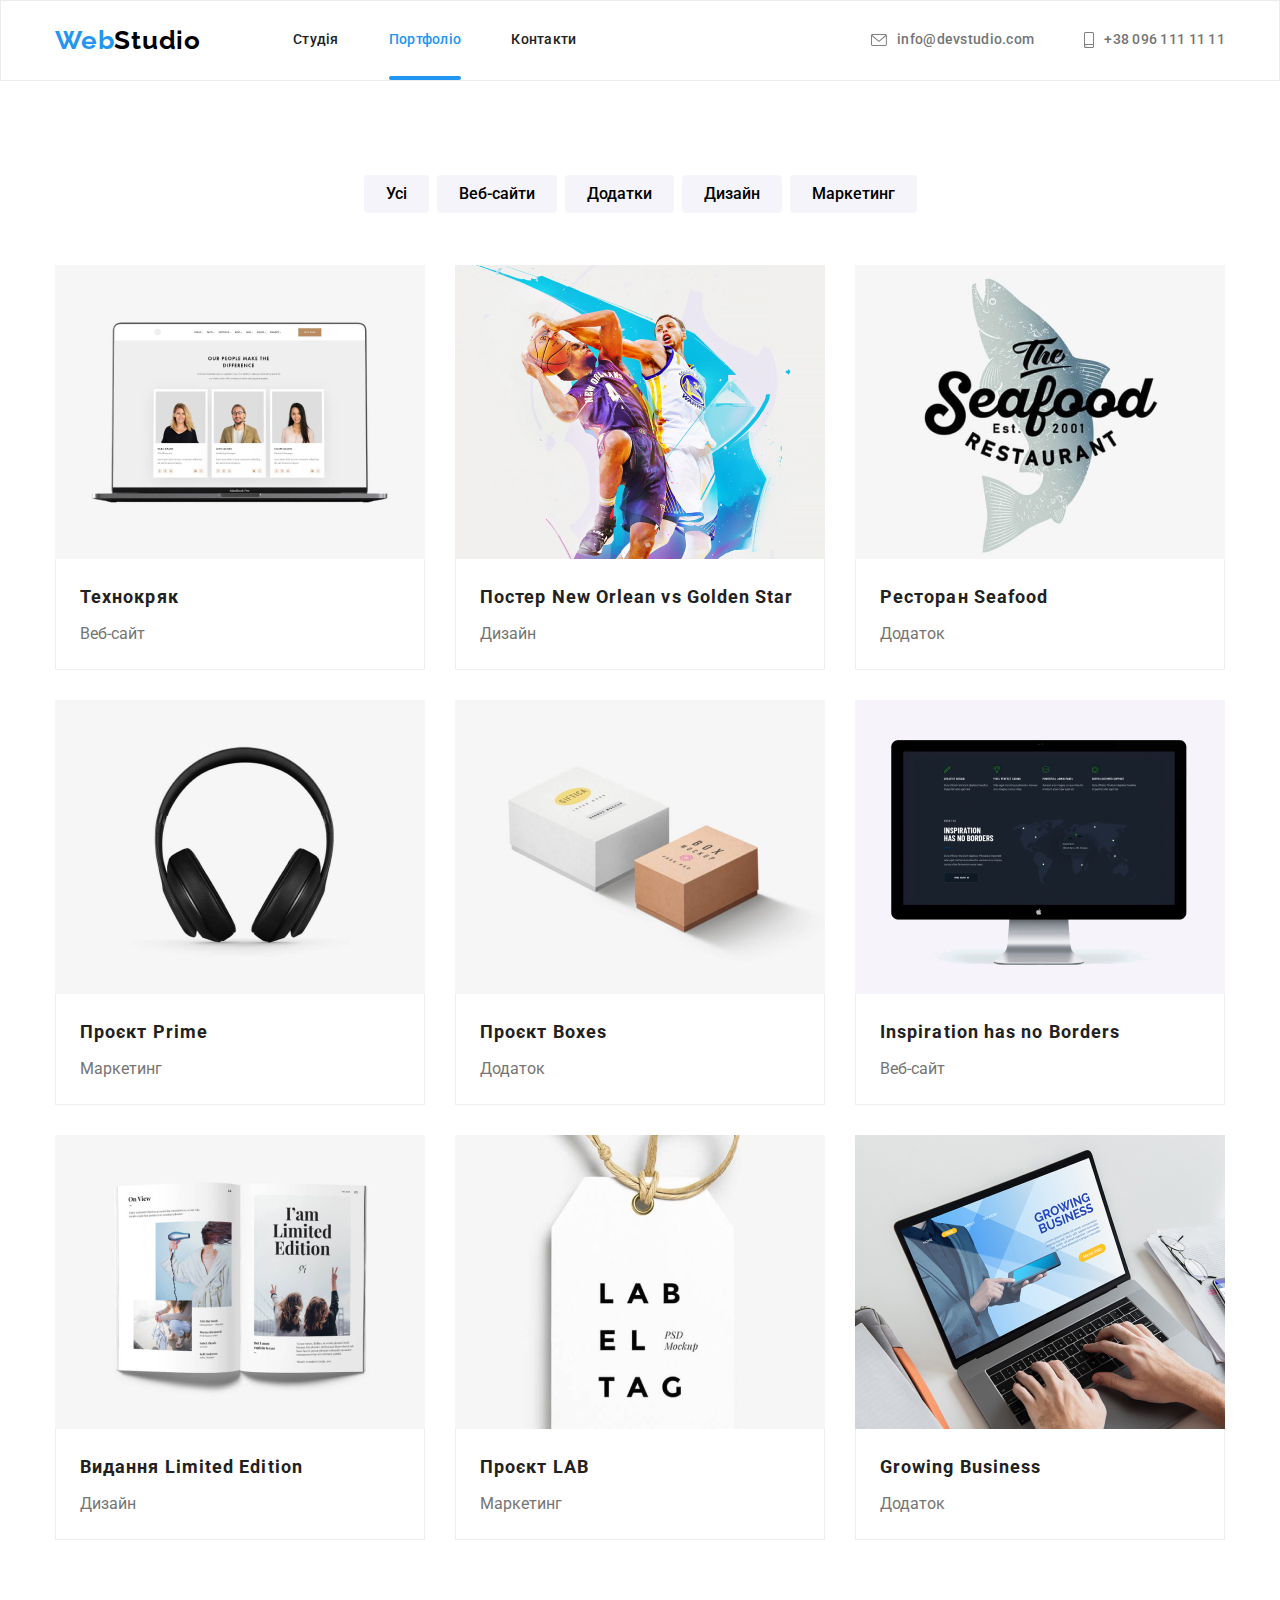
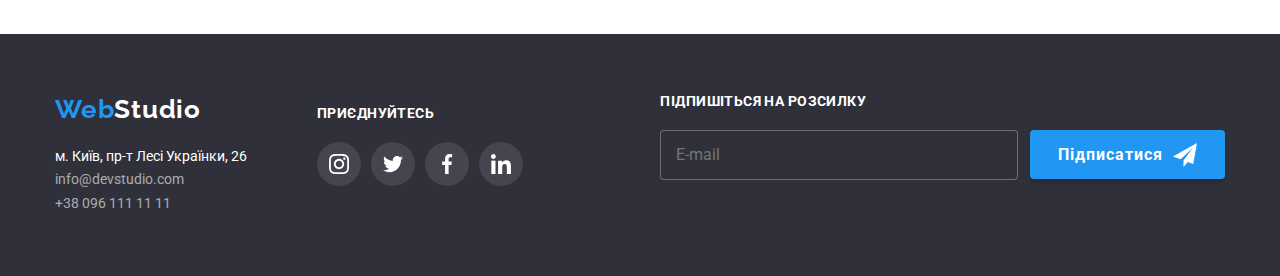
==== commit aab72951: "Add files via upload" ====
--- a/portfolio.html
+++ b/portfolio.html
@@ -18,7 +18,7 @@
       rel="stylesheet"
     />
 
-    <link rel="stylesheet" href="css/style.css" />
+    <link rel="stylesheet" href="./css/main.min.css" />
   </head>
 
   <body>
@@ -101,7 +101,7 @@
                   </div>
                 </div>
 
-                <div class="border-portfolio-items">
+                <div class="portfolio-border-items">
                   <h2 class="portfolio-list-title">Технокряк</h2>
                   <p class="portfolio-list-discrip">Веб-сайт</p>
                 </div>
@@ -125,7 +125,7 @@
                     </p>
                   </div>
                 </div>
-                <div class="border-portfolio-items">
+                <div class="portfolio-border-items">
                   <h2 class="portfolio-list-title">Постер New Orlean vs Golden Star</h2>
                   <p class="portfolio-list-discrip">Дизайн</p>
                 </div>
@@ -149,7 +149,7 @@
                     </p>
                   </div>
                 </div>
-                <div class="border-portfolio-items">
+                <div class="portfolio-border-items">
                   <h2 class="portfolio-list-title">Ресторан Seafood</h2>
                   <p class="portfolio-list-discrip">Додаток</p>
                 </div>
@@ -173,7 +173,7 @@
                     </p>
                   </div>
                 </div>
-                <div class="border-portfolio-items">
+                <div class="portfolio-border-items">
                   <h2 class="portfolio-list-title">Проєкт Prime</h2>
                   <p class="portfolio-list-discrip">Маркетинг</p>
                 </div>
@@ -198,7 +198,7 @@
                     </p>
                   </div>
                 </div>
-                <div class="border-portfolio-items">
+                <div class="portfolio-border-items">
                   <h2 class="portfolio-list-title" lang="en">Проєкт Boxes</h2>
                   <p class="portfolio-list-discrip">Додаток</p>
                 </div>
@@ -222,7 +222,7 @@
                     </p>
                   </div>
                 </div>
-                <div class="border-portfolio-items">
+                <div class="portfolio-border-items">
                   <h2 class="portfolio-list-title" lang="en">Inspiration has no Borders</h2>
                   <p class="portfolio-list-discrip">Веб-сайт</p>
                 </div>
@@ -247,7 +247,7 @@
                     </p>
                   </div>
                 </div>
-                <div class="border-portfolio-items">
+                <div class="portfolio-border-items">
                   <h2 class="portfolio-list-title">Видання Limited Edition</h2>
                   <p class="portfolio-list-discrip">Дизайн</p>
                 </div>
@@ -272,7 +272,7 @@
                     </p>
                   </div>
                 </div>
-                <div class="border-portfolio-items">
+                <div class="portfolio-border-items">
                   <h2 class="portfolio-list-title" lang="en">Проєкт LAB</h2>
                   <p class="portfolio-list-discrip">Маркетинг</p>
                 </div>
@@ -296,7 +296,7 @@
                     </p>
                   </div>
                 </div>
-                <div class="border-portfolio-items">
+                <div class="portfolio-border-items">
                   <h2 class="portfolio-list-title" lang="en">Growing Business</h2>
                   <p class="portfolio-list-discrip">Додаток</p>
                 </div>
@@ -369,12 +369,11 @@
             </li>
           </ul>
         </div>
-        
-             
-<!----------------------- footer-form----------------------- -->
-       <div class="footer-form">
-        <h3 class="footer-title">Підпишіться на розсилку</h3>
-        <form  class="footer__form">
+
+        <!----------------------- footer-form----------------------- -->
+        <div class="footer-form">
+          <h3 class="footer-title">Підпишіться на розсилку</h3>
+          <form class="footer__form">
             <label class="footer-form-field">
               <span class="footer-form-input-wrapper">
                 <input
@@ -385,11 +384,12 @@
                 />
               </span>
             </label>
-              <button type="submit" class="footer-form-btn">Підписатися
-                <svg class="icon-telegram" height="24" width="24">
-                  <use href="./images/icons.svg#icon-telegram"></use>
-                </svg>
-              </button>
+            <button type="submit" class="footer-form-btn">
+              Підписатися
+              <svg class="icon-telegram" height="24" width="24">
+                <use href="./images/icons.svg#icon-telegram"></use>
+              </svg>
+            </button>
           </form>
         </div>
       </div>
--- a/css/main.min.css
+++ b/css/main.min.css
@@ -0,0 +1 @@
+:root{--brand-color: #2196f3;--dark: rgba(33, 33, 33, 1);--gray: rgba(117, 117, 117, 1);--gray-svg: rgba(175, 177, 184, 1);--transition-dur-and-func: 250ms cubic-bezier(0.4, 0, 0.2, 1)}.visually-hidden{position:absolute;width:1px;height:1px;margin:-1px;border:0;padding:0;white-space:nowrap;clip-path:inset(100%);clip:rect(0 0 0 0);overflow:hidden}h1,h2,h3,h4,h5,h6,p{margin-top:0;margin-bottom:0}ul,ol{margin-top:0;margin-bottom:0;padding-left:0}img{display:block}.list{list-style:none;font-style:normal}.link{text-decoration:none;transition:color var(--transition-dur-and-func),background-color var(--transition-dur-and-func),border-color var(--transition-dur-and-func)}.link:hover,.link:focus{color:var(--brand-color)}button{cursor:pointer;transition:color var(--transition-dur-and-func),background-color var(--transition-dur-and-func)}body{font-family:"Roboto",sans-serif;color:var(--dark);font-size:16px}.container{max-width:1200px;margin-left:auto;margin-right:auto;padding-left:15px;padding-right:15px}.section{padding:94px 0}.logo{font-family:"Raleway",sans-serif;font-weight:700;font-size:26px;line-height:1.19;letter-spacing:.03em;text-decoration:none;color:#000}.header{padding-bottom:24px;padding-top:24px;border:1px solid #ececec;position:relative}.header-container{display:flex;column-gap:50px;align-items:center}.header-list{display:flex;column-gap:50px}.header-logo{margin-right:42px}.header-mail{margin-left:auto}.header-mail,.header-tel{display:flex;align-items:center;column-gap:10px}.header-link{color:var(--dark);font-size:14px;font-weight:500;line-height:1.14;letter-spacing:.02em;transition:color var(--transition-dur-and-func),background-color var(--transition-dur-and-func),border-color var(--transition-dur-and-func)}.header-mail,.header-tel{color:var(--gray)}.header-nav{font-size:14px;font-weight:500;letter-spacing:.02em;line-height:1.71}.header-icon{fill:gray;transition:fill var(--transition-dur-and-func)}.header-mail:hover .header-icon,.header-tel:hover .header-icon,.header-mail:focus .header-icon,.header-tel:focus .header-icon{fill:var(--brand-color)}.header-list-item{display:flex;justify-content:center;overflow:visible;position:relative}.header-logo span{color:var(--brand-color)}.current{color:var(--brand-color)}.current::after{content:"";position:absolute;display:flex;background-color:var(--brand-color);border-radius:2px;height:4px;width:100%;margin-top:28px}.social-list{display:flex;column-gap:10px}.social-list__link{height:44px;width:44px;display:flex;justify-content:center;align-items:center;border-radius:50%}.social-list__icon{fill:var(--gray-svg);transition:fill var(--transition-dur-and-func),background-color var(--transition-dur-and-func)}.social-list__link:hover .social-list__icon,.social-list__link:focus .social-list__icon{fill:#fff}.link.social-list__link:hover,.link.social-list__link:focus{background-color:var(--brand-color)}.footer{padding-top:60px;padding-bottom:60px;background-color:#2f303a}.footer-container{display:flex}.footer-contacts{display:flex;flex-direction:column;align-items:flex-start;row-gap:20px}.footer-list-link{color:rgba(255,255,255,.6)}.footer-social{color:#fff;margin-top:12px;margin-left:70px}.footer-title{font-size:14px;font-weight:700;line-height:1.14;letter-spacing:.03em;margin-bottom:20px;text-transform:uppercase;color:#fff}.footer-social-list{display:flex;display:flex;flex-wrap:wrap;gap:10px}.footer-social-icon{fill:#fff}.footer-social-link{height:44px;width:44px;display:flex;justify-content:center;align-items:center;border-radius:50%;background-color:rgba(255,255,255,.1)}.footer-social-link:hover,.footer-social-link:focus{background-color:var(--brand-color)}.footer-logo span{color:var(--brand-color)}.footer-form{margin-left:auto}.footer__form{display:flex;column-gap:12px;justify-content:center;align-items:center}.footer-form-input{height:50px;width:358px;border-radius:4px;border:1px solid rgba(255,255,255,.3);background-color:#2f303a;color:#fff;padding-left:15px}.footer-form-input:hover{cursor:pointer}.footer-form-btn{background:#2196f3;box-shadow:0px 4px 4px rgba(0,0,0,.15);border-radius:4px;color:#fff;padding:10px 28px;border:none;display:flex;justify-content:center;align-items:center;column-gap:10px;font-size:16px;font-weight:700;line-height:1.87;letter-spacing:.06em;text-align:center}.footer-link-address,.footer-logo{color:#fff}.address{font-size:14px;line-height:1.71;display:flex;flex-direction:column;row-gap:9px}.icon-telegram{fill:#fff}.backdrop{position:fixed;top:0;left:0;z-index:1000;width:100%;height:100%;background-color:rgba(0,0,0,.2);transition:var(--transition-dur-and-func)}.backdrop.is-hidden{opacity:0;visibility:hidden;pointer-events:none}.modal{position:absolute;top:50%;left:50%;transform:translate(-50%, -50%);transition:transform var(--transition-dur-and-func);width:528px;height:582px;padding:40px;background-color:#fff;box-shadow:0px 1px 3px rgba(0,0,0,.12),0px 1px 1px rgba(0,0,0,.14),0px 2px 1px rgba(0,0,0,.2);border-radius:4px}.modal__close-btn{position:absolute;top:12px;right:12px;padding:0;display:flex;justify-content:center;align-items:center;width:30px;height:30px;border-radius:50%;background-color:rgba(0,0,0,0);border:1px solid rgba(0,0,0,.1)}.modal__icon-close{fill:#000;width:18px;height:18px;transition:fill var(--brand-color)}.modal__icon-close:hover .modal__icon-close{fill:var(--brand-color)}.modal-caption{font-weight:700;font-size:20px;line-height:1.15;text-align:center;letter-spacing:.03em;margin-bottom:12px;color:var(--dark)}.modal-form{display:flex;flex-direction:column;row-gap:10px}.modal-form-field-desc{display:block;font-size:12px;color:var(--gray);margin-bottom:4px}.modal-form-input-wrapper{position:relative;display:block}.modal-form-input{width:100%;height:40px;border:1px solid rgba(33,33,33,.2);border-radius:6px;padding-left:42px;transition:border-color var(--transition-dur-and-func)}.modal-form-input:focus{outline:none;border-color:var(--brand-color)}.modal-form-message{width:100%;height:120px;resize:none;padding:12px 16px;margin-bottom:10px;border:1px solid rgba(33,33,33,.2);border-radius:6px;transition:border-color var(--transition-dur-and-func)}.modal-form-message::placeholder{font-size:12px;line-height:1.16;letter-spacing:.01em;color:rgba(117,117,117,.5)}.modal-form-message:focus{outline:none;border-color:var(--brand-color)}.modal-form-icon{position:absolute;top:50%;left:12px;transform:translateY(-50%);display:block;width:18px;height:18px;background-color:rgba(0,0,0,0);transition:background-color var(--transition-dur-and-func)}.modal-form-input:focus+.modal-form-icon{fill:var(--brand-color)}.modal-form-message{width:100%;height:120px;resize:none;padding:12px 16px;margin-bottom:10px;border:1px solid rgba(33,33,33,.2);border-radius:6px;transition:border-color var(--transition-dur-and-func)}.modal-form-message::placeholder{font-size:12px;line-height:1.16;letter-spacing:.01em;color:rgba(117,117,117,.5)}.modal-form-message:focus{outline:none;border-color:var(--brand-color)}.modal-form-check-wrapper{display:flex;align-items:center;font-size:14px;line-height:1.7;letter-spacing:.03em;color:var(--gray);margin:0 10px;margin-bottom:20px}.modal-form-input,.modal-form-message{cursor:pointer}.modal-form-own-check{border:2px solid var(--dark);border-radius:2px;cursor:pointer;margin-right:8px}.modal-form-check:checked+.modal-form-own-check{background-color:var(--brand-color);border-color:var(--brand-color)}.modal-form-own-check-icon{display:none;fill:#fff}.modal-form-check:checked+.modal-form-own-check .modal-form-own-check-icon{display:block}.modal-form-btn{margin:0 auto;padding:10px 52px;font-weight:700;font-size:16px;line-height:1.87;display:flex;align-items:center;text-align:center;letter-spacing:.06em;color:#fff;background:#2196f3;border-radius:4px;border:none;background-color:var(--brand-color);transition:box-shadow var(--transition-dur-and-func)}.modal-form-btn:hover,.modal-form-btn:focus{box-shadow:0px 4px 4px rgba(0,0,0,.15)}.policy-link{color:var(--brand-color)}.hero-container{display:flex;flex-direction:column;align-items:center;row-gap:30px}.hero{padding-top:200px;padding-bottom:200px;background-color:#2f303a;background-image:linear-gradient(rgba(47, 48, 58, 0.4), rgba(47, 48, 58, 0.4)),url("../images/hero-background.jpg");background-repeat:no-repeat;background-size:auto;background-position:center}.hero-title{font-size:44px;font-weight:900;line-height:1.36;letter-spacing:.06em;text-align:center;text-transform:uppercase;width:696px;color:#fff}.hero-btn{font-weight:700;line-height:1.87;letter-spacing:.06em;text-align:center;color:#fff;background-color:var(--brand-color);border:none;border-radius:4px;box-shadow:0px 4px 4px 0px rgba(0,0,0,.15);padding:10px 32px}.hero-btn:active{box-shadow:0px 4px 4px 0px rgba(0,0,0,.15);background-color:#188ce8}.about{padding-bottom:47px}.about__list{display:flex;flex-wrap:wrap;gap:30px}.about__list-item{display:flex;flex-direction:column;gap:30px;max-width:270px}.about__list-thumb{background-color:#f5f4fa;border-radius:4px;height:120px;display:flex;justify-content:center;align-items:center}.about__list-title{font-size:14px;font-weight:700;line-height:1.14;margin-bottom:10px;color:var(--dark)}.about__list-discrip{font-size:14px;line-height:1.71;letter-spacing:.03em;color:var(--gray)}.we-do{padding-top:47px}.we-do-container{display:flex;flex-direction:column;row-gap:50px;align-items:center}.we-do-title{font-size:36px;font-weight:700;line-height:1.16}.we-do-list{display:flex;gap:30px;flex-wrap:wrap}.we-do-list-item{flex-basis:calc(100% - 60px)/3;position:relative}.we-do-text-container{position:absolute;bottom:0;left:0;width:100%;height:70px;background:#2f303a;background:linear-gradient(288deg, rgba(47, 48, 58, 0.8018557765) 50%, rgba(47, 48, 58, 0.8) 100%);display:flex;justify-content:center;align-items:center}.we-do-text{font-weight:700;font-size:14px;line-height:1.14;text-align:center;letter-spacing:.03em;text-transform:uppercase;color:#fff}.team{background-color:#f5f4fa}.team-container{display:flex;flex-direction:column;row-gap:50px;align-items:center}.team-title{font-size:36px;font-weight:700;line-height:1.16}.team-list{display:flex;gap:30px;flex-wrap:wrap}.team-list-item{background-color:#fff;box-shadow:0px 1px 3px rgba(0,0,0,.12),0px 1px 1px rgba(0,0,0,.14),0px 2px 1px rgba(0,0,0,.2);border-radius:0px 0px 4px 4px;flex-basis:calc(100% - 90px)/4}.team-text{padding:30px 0px;display:flex;flex-direction:column;align-items:center}.team-text-expert{font-weight:500;line-height:1.18;font-size:18px;margin-bottom:10px}.team-text-discrip{line-height:1.18;color:var(--gray);margin-bottom:16px}.clients-container{display:flex;flex-direction:column;justify-content:center;align-items:center;row-gap:50px}.clients-list{display:inline-flex;column-gap:30px}.clients-list__link{display:flex;justify-content:center;align-items:center;width:170px;height:92px;border:1px solid #afb1b8;border-radius:4px;justify-content:center}.clients-list__link:hover,.clients-list__link:focus{border-color:var(--brand-color)}.clients-list__icon{fill:var(--gray-svg);transition:fill var(--transition-dur-and-func)}.clients-list__item:hover .clients-list__icon,.clients-list__item:focus .clients-list__icon{fill:var(--brand-color)}.clients-title{font-size:36px;font-weight:700;line-height:1.16}.btns{padding-bottom:26px}.btns-list{display:flex;column-gap:8px;justify-content:center}.btns-button{font-weight:500;line-height:1.62;background-color:#f5f4fa;border-radius:4px;border:none;padding:6px 22px}.btns-button:hover,.btns-button:focus{color:#fff;background-color:var(--brand-color);box-shadow:0px 3px 1px rgba(0,0,0,.1),0px 1px 2px rgba(0,0,0,.08),0px 2px 2px rgba(0,0,0,.12);transition:color var(--transition-dur-and-func),box-shadow var(--transition-dur-and-func),background-color var(--transition-dur-and-func)}.portfolio{padding-top:26px}.portfolio-list{display:flex;gap:30px;flex-wrap:wrap}.portfolio-list-title{font-size:18px;font-weight:700;line-height:2;letter-spacing:.06em}.portfolio-list-discrip{line-height:1.87;color:var(--gray)}.portfolio-list-item{transition:box-shadow var(--transition-dur-and-func)}.portfolio-list-item:hover,.portfolio-list-item:focus{box-shadow:0px 1px 1px rgba(0,0,0,.12),0px 4px 4px rgba(0,0,0,.06),1px 4px 6px rgba(0,0,0,.16)}.portfolio-link{color:var(--dark);text-decoration:none}.portfolio-border-items{display:flex;flex-direction:column;row-gap:4px;text-align:left;padding:20px 24px;border:1px solid #eee;border-top:none;flex-basis:calc(100% - 60px)/3}.portfolio-thumb{position:relative;overflow:hidden}.portfolio-overlay{position:absolute;top:0;left:0;height:100%;width:100%;transform:translateY(101%);transition:transform var(--transition-dur-and-func);background:rgba(33,150,243,.9);font-size:18px;line-height:1.56;letter-spacing:.03em;color:#fff;padding:62px 24px}.portfolio-link:hover .portfolio-overlay,.portfolio-link:focus .portfolio-overlay{transform:translateY(0%)}/*# sourceMappingURL=main.min.css.map */